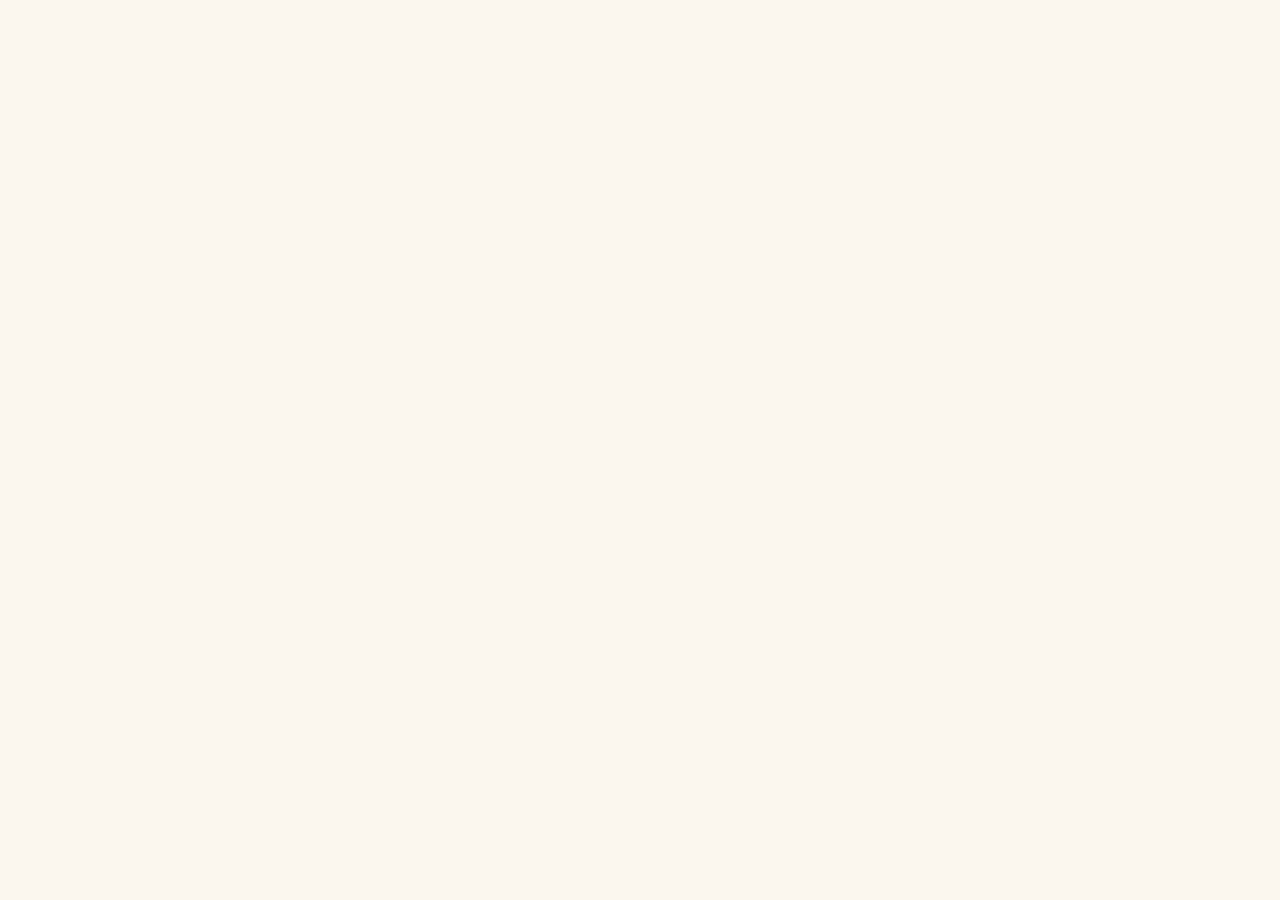
==== index.html @ 2a28ebce "Add files via upload" ====
<!DOCTYPE html>
<html lang="en" dir="ltr">
<head>
  <meta charset="UTF-8">
  <meta name="viewport" content="width=device-width, initial-scale=1.0">
  <title>Sadaqah Stories — Interactive Charity Learning App</title>
  <meta name="description" content="Explore 1,400 years of Islamic generosity: historical stories, impact simulations, youth mini-games, and a community story wall. Available in English and Arabic.">
  <link rel="icon" href="assets/icon_tree.png">
  <link rel="stylesheet" href="styles.css">
  <style>html, body { margin: 0; padding: 0; background: #fbf6ee; }</style>
</head>
<body>
  <div id="ss-app"></div>

  <script src="data.js"></script>
  <script src="data-ar.js"></script>
  <script src="data-stories.js"></script>
  <script src="i18n.js"></script>
  <script src="app.js"></script>

  <script>
    (function () {
      document.addEventListener("input", function (e) {
        var app = document.getElementById("ss-app");
        if (!app || !app.contains(e.target)) return;
        if (e.target && e.target.id === "ss-f-body") {
          var wc = e.target.value.trim().split(/\s+/).filter(Boolean).length;
          var el = document.getElementById("ss-wc");
          if (el) {
            el.textContent = wc;
            el.style.color = (wc >= 300 && wc <= 700) ? "var(--green)" : "var(--ink-soft)";
          }
        }
      });
    })();
  </script>
</body>
</html>
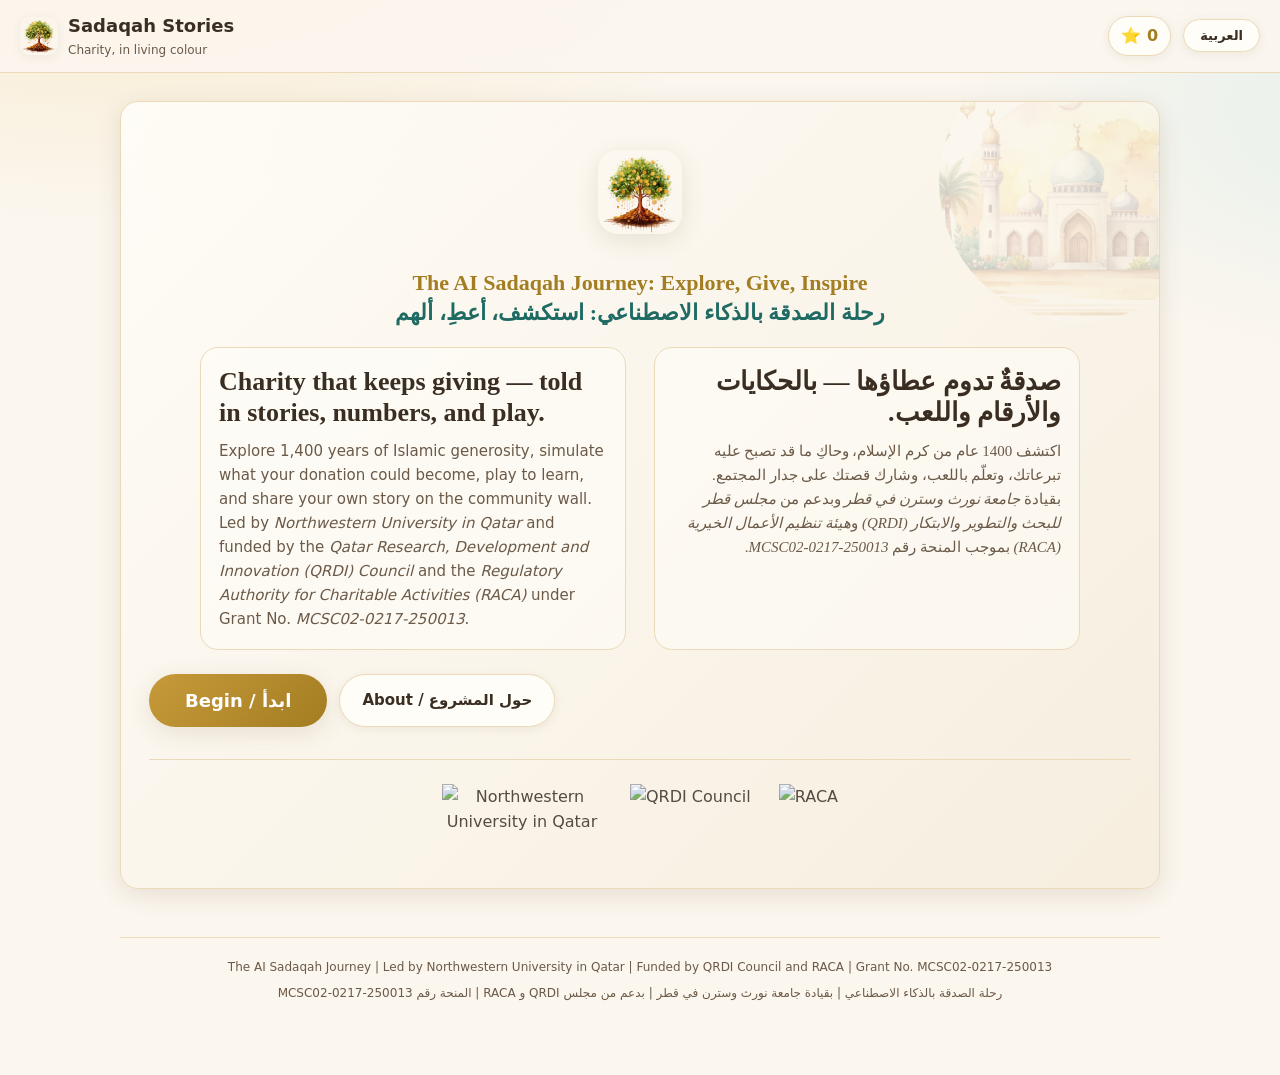
==== commit 9d501dc6: "Add files via upload" ====
--- a/index.html
+++ b/index.html
@@ -5,6 +5,11 @@
   <meta name="viewport" content="width=device-width, initial-scale=1.0">
   <title>Sadaqah Stories — Interactive Charity Learning App</title>
   <meta name="description" content="Explore 1,400 years of Islamic generosity: historical stories, impact simulations, youth mini-games, and a community story wall. Available in English and Arabic.">
+  <meta property="og:title" content="The AI Sadaqah Journey: Explore, Give, Inspire">
+  <meta property="og:description" content="62 historical stories, impact simulator, youth mini-games, lexicon and community wall — bilingual (EN/AR).">
+  <meta property="og:type" content="website">
+  <meta property="og:image" content="assets/icon_tree.png">
+  <meta name="twitter:card" content="summary">
   <link rel="icon" href="assets/icon_tree.png">
   <link rel="stylesheet" href="styles.css">
   <style>html, body { margin: 0; padding: 0; background: #fbf6ee; }</style>
@@ -15,6 +20,8 @@
   <script src="data.js"></script>
   <script src="data-ar.js"></script>
   <script src="data-stories.js"></script>
+  <script src="data-videos.js"></script>
+  <script src="data-lexicon.js"></script>
   <script src="i18n.js"></script>
   <script src="app.js"></script>
 
--- a/styles.css
+++ b/styles.css
@@ -0,0 +1,600 @@
+/* =========================================================================
+   Sadaqah Stories — Stylesheet
+   Warm watercolor aesthetic (matches the Adobe Firefly art direction).
+   Self-contained: all colors as variables, scoped under #ss-app so it can be
+   safely embedded inside any host page without bleeding onto the parent.
+   ========================================================================= */
+
+:root {
+  --bg: #fbf6ee;
+  --bg-soft: #f4ead8;
+  --ink: #3a2e22;
+  --ink-soft: #6b5a48;
+  --gold: #c79a3a;
+  --gold-deep: #a37d22;
+  --teal: #2f8f87;
+  --teal-deep: #1f6b64;
+  --rose: #c66b6b;
+  --green: #5b8c4f;
+  --card: #fffdf8;
+  --card-edge: #ecd9b8;
+  --shadow: 0 6px 24px rgba(90, 60, 20, 0.12);
+  --shadow-soft: 0 2px 10px rgba(90, 60, 20, 0.08);
+  --radius: 18px;
+  --radius-sm: 12px;
+  --font: "Segoe UI", "Helvetica Neue", system-ui, -apple-system, Arial, sans-serif;
+  --serif: Georgia, "Times New Roman", serif;
+}
+
+* { box-sizing: border-box; }
+
+#ss-app {
+  font-family: var(--font);
+  color: var(--ink);
+  background:
+    radial-gradient(1200px 600px at 10% -10%, #f7e9c9 0%, transparent 55%),
+    radial-gradient(900px 500px at 110% 10%, #e6f0ec 0%, transparent 50%),
+    var(--bg);
+  min-height: 100%;
+  line-height: 1.6;
+  font-size: 16px;
+  -webkit-font-smoothing: antialiased;
+}
+
+#ss-app .ss-wrap { max-width: 1080px; margin: 0 auto; padding: 0 20px 64px; }
+
+/* ----------------------------- Top bar ---------------------------------- */
+#ss-app .ss-topbar {
+  position: sticky; top: 0; z-index: 30;
+  display: flex; align-items: center; gap: 12px;
+  padding: 12px 20px;
+  background: rgba(251, 246, 238, 0.92);
+  backdrop-filter: blur(8px);
+  border-bottom: 1px solid var(--card-edge);
+}
+#ss-app .ss-brand { display: flex; align-items: center; gap: 10px; cursor: pointer; font-weight: 700; }
+#ss-app .ss-brand img { width: 38px; height: 38px; border-radius: 10px; box-shadow: var(--shadow-soft); }
+#ss-app .ss-brand .ss-brand-name { font-size: 18px; color: var(--ink); }
+#ss-app .ss-brand .ss-brand-sub { font-size: 12px; color: var(--ink-soft); display: block; font-weight: 500; }
+#ss-app .ss-spacer { flex: 1; }
+#ss-app .ss-breadcrumb {
+  font-size: 13px; color: var(--ink-soft);
+  display: flex; align-items: center; gap: 6px; flex-wrap: wrap;
+  justify-content: flex-end;
+}
+#ss-app .ss-breadcrumb .ss-crumb { cursor: pointer; }
+#ss-app .ss-breadcrumb .ss-crumb:hover { color: var(--gold-deep); }
+#ss-app .ss-breadcrumb .ss-sep { opacity: 0.5; }
+#ss-app .ss-stars {
+  display: flex; align-items: center; gap: 6px;
+  background: var(--card); border: 1px solid var(--card-edge);
+  padding: 6px 12px; border-radius: 999px; font-weight: 700; color: var(--gold-deep);
+  box-shadow: var(--shadow-soft); cursor: pointer;
+}
+
+/* ----------------------------- Buttons ---------------------------------- */
+#ss-app button {
+  font-family: inherit; cursor: pointer; border: none; background: none; color: inherit;
+}
+#ss-app .ss-btn {
+  display: inline-flex; align-items: center; gap: 8px; justify-content: center;
+  padding: 12px 22px; border-radius: 999px; font-weight: 700; font-size: 15px;
+  transition: transform .12s ease, box-shadow .12s ease, background .12s ease;
+}
+#ss-app .ss-btn-primary { background: linear-gradient(135deg, var(--gold), var(--gold-deep)); color: #fff; box-shadow: var(--shadow); }
+#ss-app .ss-btn-primary:hover { transform: translateY(-2px); box-shadow: 0 10px 28px rgba(163,125,34,.32); }
+#ss-app .ss-btn-ghost { background: var(--card); color: var(--ink); border: 1px solid var(--card-edge); box-shadow: var(--shadow-soft); }
+#ss-app .ss-btn-ghost:hover { transform: translateY(-2px); border-color: var(--gold); }
+#ss-app .ss-btn-teal { background: linear-gradient(135deg, var(--teal), var(--teal-deep)); color: #fff; box-shadow: var(--shadow); }
+#ss-app .ss-btn-teal:hover { transform: translateY(-2px); }
+
+/* ----------------------------- Home ------------------------------------- */
+#ss-app .ss-hero {
+  margin-top: 28px;
+  background: linear-gradient(135deg, rgba(255,253,248,.9), rgba(244,234,216,.7));
+  border: 1px solid var(--card-edge); border-radius: var(--radius);
+  padding: 40px 36px; box-shadow: var(--shadow); position: relative; overflow: hidden;
+}
+#ss-app .ss-hero::after {
+  content: ""; position: absolute; right: -60px; top: -60px; width: 280px; height: 280px;
+  background: url("assets/mosque.jpeg") center/cover; opacity: .18; border-radius: 50%;
+  filter: saturate(.8);
+}
+#ss-app .ss-hero h1 { font-family: var(--serif); font-size: 38px; margin: 0 0 10px; line-height: 1.15; max-width: 620px; }
+#ss-app .ss-hero p { font-size: 18px; color: var(--ink-soft); max-width: 580px; margin: 0 0 22px; }
+#ss-app .ss-hero .ss-cta { display: flex; gap: 12px; flex-wrap: wrap; position: relative; z-index: 1; }
+
+#ss-app .ss-modules {
+  margin-top: 30px; display: grid; grid-template-columns: repeat(2, 1fr); gap: 18px;
+}
+@media (max-width: 720px) { #ss-app .ss-modules { grid-template-columns: 1fr; } }
+
+#ss-app .ss-mod-card {
+  position: relative; border-radius: var(--radius); overflow: hidden;
+  border: 1px solid var(--card-edge); background: var(--card);
+  box-shadow: var(--shadow); cursor: pointer;
+  transition: transform .14s ease, box-shadow .14s ease;
+  display: flex; flex-direction: column;
+}
+#ss-app .ss-mod-card:hover { transform: translateY(-4px); box-shadow: 0 14px 34px rgba(90,60,20,.2); }
+#ss-app .ss-mod-card .ss-mod-art { height: 140px; background-size: cover; background-position: center; }
+#ss-app .ss-mod-card .ss-mod-body { padding: 18px 20px 22px; }
+#ss-app .ss-mod-tag { font-size: 12px; font-weight: 800; letter-spacing: .08em; text-transform: uppercase; color: var(--gold-deep); }
+#ss-app .ss-mod-card h3 { font-family: var(--serif); font-size: 22px; margin: 6px 0 8px; }
+#ss-app .ss-mod-card p { color: var(--ink-soft); margin: 0; font-size: 15px; }
+#ss-app .ss-mod-go { margin-top: 14px; color: var(--teal-deep); font-weight: 700; font-size: 14px; display: inline-flex; gap: 6px; align-items: center; }
+
+/* ----------------------------- Section headers -------------------------- */
+#ss-app .ss-section-head { margin: 36px 0 18px; }
+#ss-app .ss-section-head h2 { font-family: var(--serif); font-size: 30px; margin: 0 0 6px; }
+#ss-app .ss-section-head p { color: var(--ink-soft); margin: 0; max-width: 700px; }
+
+/* ----------------------------- Story grid (Module A) -------------------- */
+#ss-app .ss-grid { display: grid; grid-template-columns: repeat(auto-fill, minmax(250px, 1fr)); gap: 18px; }
+#ss-app .ss-story-card {
+  background: var(--card); border: 1px solid var(--card-edge); border-radius: var(--radius);
+  overflow: hidden; box-shadow: var(--shadow-soft); cursor: pointer;
+  transition: transform .14s ease, box-shadow .14s ease; display: flex; flex-direction: column;
+}
+#ss-app .ss-story-card:hover { transform: translateY(-3px); box-shadow: var(--shadow); }
+#ss-app .ss-story-card .ss-art { height: 150px; background-size: cover; background-position: center; }
+#ss-app .ss-story-card .ss-body { padding: 14px 16px 18px; flex: 1; display: flex; flex-direction: column; }
+#ss-app .ss-num { font-size: 12px; font-weight: 800; color: var(--gold-deep); letter-spacing: .06em; }
+#ss-app .ss-story-card h4 { font-family: var(--serif); font-size: 18px; margin: 4px 0 2px; }
+#ss-app .ss-figure { font-weight: 700; color: var(--teal-deep); font-size: 14px; }
+#ss-app .ss-meta { font-size: 12px; color: var(--ink-soft); margin-top: 6px; }
+#ss-app .ss-summ { font-size: 14px; color: var(--ink-soft); margin-top: 8px; flex: 1; }
+#ss-pill {
+  display: inline-block; font-size: 11px; font-weight: 700; color: var(--gold-deep);
+  background: var(--bg-soft); padding: 4px 10px; border-radius: 999px; margin-top: 10px;
+}
+
+/* ----------------------------- Detail view ------------------------------ */
+#ss-app .ss-back { display: inline-flex; align-items: center; gap: 6px; color: var(--teal-deep); font-weight: 700; margin: 24px 0 12px; cursor: pointer; }
+#ss-app .ss-detail-head { display: grid; grid-template-columns: 1.1fr .9fr; gap: 26px; align-items: start; }
+@media (max-width: 760px) { #ss-app .ss-detail-head { grid-template-columns: 1fr; } }
+#ss-app .ss-detail-art { border-radius: var(--radius); overflow: hidden; box-shadow: var(--shadow); }
+#ss-app .ss-detail-art img { width: 100%; display: block; }
+#ss-app .ss-detail-meta { display: flex; flex-wrap: wrap; gap: 8px; margin: 14px 0; }
+#ss-app .ss-detail-meta .ss-pill { margin: 0; }
+#ss-app .ss-prose p { margin: 0 0 14px; font-size: 16.5px; }
+#ss-app .ss-prose p:first-letter { font-family: var(--serif); font-size: 1.6em; color: var(--gold-deep); }
+#ss-app .ss-art-row { display: flex; gap: 10px; margin-top: 8px; flex-wrap: wrap; }
+#ss-app .ss-art-row img { width: 96px; height: 72px; object-fit: cover; border-radius: 10px; box-shadow: var(--shadow-soft); cursor: pointer; border: 2px solid transparent; }
+#ss-app .ss-art-row img.active { border-color: var(--gold); }
+
+/* ----------------------------- Module B impact -------------------------- */
+#ss-app .ss-sim-tabs { display: flex; gap: 8px; flex-wrap: wrap; margin-bottom: 18px; }
+#ss-app .ss-sim-tab {
+  padding: 10px 16px; border-radius: 999px; background: var(--card); border: 1px solid var(--card-edge);
+  font-weight: 700; font-size: 14px; color: var(--ink-soft); box-shadow: var(--shadow-soft);
+  display: inline-flex; gap: 6px; align-items: center;
+}
+#ss-app .ss-sim-tab.active { background: linear-gradient(135deg, var(--teal), var(--teal-deep)); color: #fff; border-color: transparent; }
+#ss-app .ss-sim { background: var(--card); border: 1px solid var(--card-edge); border-radius: var(--radius); overflow: hidden; box-shadow: var(--shadow); }
+#ss-app .ss-sim-head { display: grid; grid-template-columns: 220px 1fr; gap: 20px; padding: 22px; background: linear-gradient(135deg, var(--bg-soft), var(--card)); }
+@media (max-width: 620px) { #ss-app .ss-sim-head { grid-template-columns: 1fr; } }
+#ss-app .ss-sim-head img { width: 100%; height: 150px; object-fit: cover; border-radius: var(--radius-sm); box-shadow: var(--shadow-soft); }
+#ss-app .ss-sim-head h3 { font-family: var(--serif); font-size: 24px; margin: 0 0 4px; }
+#ss-app .ss-sim-overview { color: var(--ink-soft); font-size: 14.5px; margin: 8px 0; }
+#ss-app .ss-cost { font-weight: 800; color: var(--gold-deep); font-size: 13px; }
+
+#ss-app .ss-year-rail { display: grid; grid-template-columns: repeat(4, 1fr); gap: 0; border-top: 1px solid var(--card-edge); }
+@media (max-width: 620px) { #ss-app .ss-year-rail { grid-template-columns: repeat(2, 1fr); } }
+#ss-app .ss-year-btn {
+  padding: 16px 8px; font-weight: 800; font-size: 15px; color: var(--ink-soft);
+  border-right: 1px solid var(--card-edge); background: var(--bg-soft); position: relative;
+}
+#ss-app .ss-year-btn:last-child { border-right: none; }
+#ss-app .ss-year-btn small { display: block; font-weight: 600; font-size: 11px; color: var(--ink-soft); opacity: .8; margin-top: 2px; }
+#ss-app .ss-year-btn.active { background: linear-gradient(135deg, var(--gold), var(--gold-deep)); color: #fff; }
+#ss-app .ss-year-btn.active small { color: #fff; opacity: .9; }
+
+#ss-app .ss-year-panel { padding: 22px; }
+#ss-app .ss-year-panel .ss-year-h { font-family: var(--serif); font-size: 26px; margin: 0; }
+#ss-app .ss-year-panel .ss-year-metric { font-size: 15px; color: var(--teal-deep); font-weight: 700; margin: 4px 0 14px; }
+#ss-app .ss-year-panel ul { margin: 0; padding-left: 20px; }
+#ss-app .ss-year-panel li { margin-bottom: 10px; font-size: 15.5px; }
+#ss-app .ss-year-prog { display: flex; gap: 6px; margin: 8px 0 18px; }
+#ss-app .ss-year-prog span { height: 8px; flex: 1; border-radius: 4px; background: var(--bg-soft); }
+#ss-app .ss-year-prog span.on { background: linear-gradient(90deg, var(--gold), var(--teal)); }
+
+/* ----------------------------- Module C games --------------------------- */
+#ss-app .ss-age-row { margin-bottom: 26px; }
+#ss-app .ss-age-label {
+  display: inline-flex; align-items: center; gap: 8px; font-weight: 800; font-size: 14px;
+  color: var(--teal-deep); background: rgba(47,143,135,.1); padding: 6px 14px; border-radius: 999px;
+}
+#ss-app .ss-game-grid { display: grid; grid-template-columns: repeat(auto-fill, minmax(280px, 1fr)); gap: 16px; margin-top: 14px; }
+#ss-app .ss-game-card {
+  background: var(--card); border: 1px solid var(--card-edge); border-radius: var(--radius);
+  padding: 18px; box-shadow: var(--shadow-soft); display: flex; flex-direction: column; gap: 8px;
+}
+#ss-app .ss-game-card .ss-gtop { display: flex; align-items: center; gap: 10px; }
+#ss-app .ss-game-card .ss-gicon { font-size: 30px; }
+#ss-app .ss-game-card h4 { font-family: var(--serif); font-size: 19px; margin: 0; flex: 1; }
+#ss-app .ss-diff { font-size: 11px; font-weight: 700; color: var(--rose); background: rgba(198,107,107,.1); padding: 3px 8px; border-radius: 999px; align-self: flex-start; }
+#ss-app .ss-game-card p { font-size: 14px; color: var(--ink-soft); margin: 0; }
+#ss-app .ss-game-card .ss-outcome { font-size: 13px; color: var(--teal-deep); background: rgba(47,143,135,.08); padding: 8px 12px; border-radius: 10px; }
+#ss-app .ss-play { margin-top: 6px; align-self: flex-start; padding: 9px 18px; font-size: 14px; }
+
+/* Game canvas / playfield */
+#ss-app .ss-playfield {
+  background: var(--card); border: 1px solid var(--card-edge); border-radius: var(--radius);
+  padding: 22px; box-shadow: var(--shadow); margin-top: 16px;
+}
+#ss-app .ss-game-title { font-family: var(--serif); font-size: 24px; margin: 0 0 4px; }
+#ss-app .ss-game-sub { color: var(--ink-soft); margin: 0 0 16px; font-size: 14px; }
+
+#ss-app .ss-mem-grid { display: grid; grid-template-columns: repeat(4, 1fr); gap: 10px; max-width: 460px; }
+@media (max-width: 480px) { #ss-app .ss-mem-grid { grid-template-columns: repeat(3, 1fr); } }
+#ss-app .ss-mem-card {
+  aspect-ratio: 1; border-radius: 14px; cursor: pointer; font-size: 34px;
+  display: flex; align-items: center; justify-content: center;
+  background: linear-gradient(135deg, var(--gold), var(--gold-deep)); color: #fff;
+  box-shadow: var(--shadow-soft); transition: transform .15s ease; user-select: none;
+}
+#ss-app .ss-mem-card:hover { transform: scale(1.03); }
+#ss-app .ss-mem-card.flipped { background: var(--card); color: var(--ink); border: 2px solid var(--card-edge); }
+#ss-app .ss-mem-card.done { background: linear-gradient(135deg, var(--green), #3f6b35); color: #fff; cursor: default; }
+#ss-app .ss-mem-card .ss-label { font-size: 12px; font-weight: 700; padding: 4px; text-align: center; line-height: 1.1; }
+
+#ss-app .ss-drop-scene { display: flex; gap: 18px; flex-wrap: wrap; align-items: stretch; }
+#ss-app .ss-drop-need { flex: 1; min-width: 200px; background: var(--bg-soft); border-radius: var(--radius-sm); padding: 18px; text-align: center; }
+#ss-app .ss-drop-need .ss-emoji { font-size: 60px; }
+#ss-app .ss-drop-box { width: 140px; min-height: 140px; border: 3px dashed var(--gold); border-radius: var(--radius-sm); display: flex; flex-wrap: wrap; gap: 6px; align-content: flex-start; justify-content: center; padding: 10px; background: rgba(199,154,58,.05); }
+#ss-app .ss-drop-box.over { background: rgba(199,154,58,.18); }
+#ss-app .ss-shelf { display: flex; flex-wrap: wrap; gap: 10px; margin-top: 16px; }
+#ss-app .ss-item { background: var(--card); border: 1px solid var(--card-edge); border-radius: 12px; padding: 10px 12px; cursor: grab; font-size: 14px; font-weight: 600; box-shadow: var(--shadow-soft); user-select: none; }
+#ss-app .ss-item:active { cursor: grabbing; }
+#ss-app .ss-item .ss-ie { font-size: 22px; display: block; }
+
+#ss-app .ss-tree-stage { text-align: center; padding: 10px; }
+#ss-app .ss-tree-emoji { font-size: 90px; transition: transform .4s ease; display: inline-block; }
+#ss-app .ss-tree-emoji.grow { transform: scale(1.1); }
+#ss-app .ss-tree-q { font-size: 18px; font-weight: 700; margin: 14px 0 12px; max-width: 480px; margin-left: auto; margin-right: auto; }
+#ss-app .ss-opts { display: flex; gap: 10px; justify-content: center; flex-wrap: wrap; }
+#ss-app .ss-opt { background: var(--card); border: 2px solid var(--card-edge); border-radius: 14px; padding: 16px 18px; min-width: 120px; cursor: pointer; font-size: 15px; font-weight: 600; box-shadow: var(--shadow-soft); }
+#ss-app .ss-opt:hover { border-color: var(--teal); transform: translateY(-2px); }
+#ss-app .ss-opt .ss-oe { font-size: 30px; display: block; margin-bottom: 4px; }
+
+#ss-app .ss-comm-grid { display: grid; grid-template-columns: repeat(auto-fill, minmax(180px,1fr)); gap: 10px; max-width: 700px; }
+#ss-app .ss-proj-pick { background: var(--card); border: 2px solid var(--card-edge); border-radius: 14px; padding: 14px; cursor: pointer; text-align: left; box-shadow: var(--shadow-soft); }
+#ss-app .ss-proj-pick:hover { border-color: var(--gold); }
+#ss-app .ss-proj-pick.selected { border-color: var(--teal); background: rgba(47,143,135,.06); }
+#ss-app .ss-proj-pick .ss-pi { font-size: 28px; }
+#ss-app .ss-proj-pick .ss-pc { font-weight: 800; color: var(--gold-deep); font-size: 13px; }
+#ss-app .ss-proj-pick .ss-pn { font-weight: 700; font-size: 14px; }
+#ss-app .ss-proj-pick .ss-pd { font-size: 12px; color: var(--ink-soft); margin-top: 4px; }
+#ss-app .ss-budget-bar { background: var(--bg-soft); border-radius: 999px; height: 14px; overflow: hidden; margin: 12px 0; }
+#ss-app .ss-budget-bar > span { display: block; height: 100%; background: linear-gradient(90deg, var(--green), var(--teal)); transition: width .3s ease; }
+
+#ss-app .ss-zakat-bins { display: grid; grid-template-columns: repeat(auto-fill, minmax(150px,1fr)); gap: 10px; margin-top: 12px; }
+#ss-app .ss-zbin { background: var(--bg-soft); border: 2px solid var(--card-edge); border-radius: 12px; padding: 10px; min-height: 120px; }
+#ss-app .ss-zbin.over { border-color: var(--gold); background: rgba(199,154,58,.1); }
+#ss-app .ss-zbin h5 { margin: 0 0 4px; font-size: 13px; color: var(--gold-deep); }
+#ss-app .ss-zbin .ss-zd { font-size: 11px; color: var(--ink-soft); margin: 0 0 6px; }
+#ss-app .ss-zbin .ss-chip { display: inline-block; background: var(--card); border: 1px solid var(--card-edge); border-radius: 999px; padding: 3px 8px; font-size: 11px; margin: 2px; }
+#ss-app .ss-zchar { background: var(--card); border: 2px solid var(--gold); border-radius: 14px; padding: 14px 18px; margin-bottom: 12px; cursor: grab; box-shadow: var(--shadow); }
+#ss-app .ss-zchar:active { cursor: grabbing; }
+
+#ss-app .ss-chain { display: flex; flex-direction: column; gap: 10px; max-width: 620px; }
+#ss-app .ss-chain-link { background: var(--card); border: 1px solid var(--card-edge); border-radius: 12px; padding: 12px 16px; box-shadow: var(--shadow-soft); display: flex; align-items: center; gap: 10px; }
+#ss-app .ss-chain-link .ss-cln { font-weight: 800; color: var(--gold-deep); min-width: 28px; }
+#ss-app .ss-chain-choices { display: flex; gap: 10px; flex-wrap: wrap; margin-top: 12px; }
+
+#ss-app .ss-slider { width: 100%; max-width: 480px; accent-color: var(--gold-deep); }
+#ss-app .ss-result { display: flex; align-items: center; gap: 16px; background: var(--bg-soft); border-radius: var(--radius-sm); padding: 18px; margin-top: 16px; }
+#ss-app .ss-result .ss-re { font-size: 48px; }
+#ss-app .ss-calc-card { background: var(--card); border: 1px solid var(--card-edge); border-radius: var(--radius-sm); padding: 16px; box-shadow: var(--shadow-soft); }
+
+#ss-app .ss-segments { display: flex; gap: 8px; flex-wrap: wrap; margin-bottom: 16px; }
+#ss-app .ss-seg { padding: 8px 16px; border-radius: 999px; background: var(--card); border: 1px solid var(--card-edge); font-weight: 700; font-size: 13px; cursor: pointer; color: var(--ink-soft); }
+#ss-app .ss-seg.selected { background: var(--teal); color: #fff; border-color: transparent; }
+
+#ss-app .ss-dilemma { background: var(--card); border: 1px solid var(--card-edge); border-radius: var(--radius-sm); padding: 20px; box-shadow: var(--shadow-soft); }
+#ss-app .ss-dilemma h4 { font-family: var(--serif); font-size: 20px; margin: 0 0 12px; }
+#ss-app .ss-choice-grid { display: grid; grid-template-columns: 1fr 1fr; gap: 12px; margin: 14px 0; }
+@media (max-width: 560px) { #ss-app .ss-choice-grid { grid-template-columns: 1fr; } }
+#ss-app .ss-choice { border: 2px solid var(--card-edge); border-radius: 12px; padding: 14px; cursor: pointer; }
+#ss-app .ss-choice:hover { border-color: var(--gold); }
+#ss-app .ss-choice.picked { border-color: var(--teal); background: rgba(47,143,135,.06); }
+#ss-app .ss-bar-row { margin: 6px 0; }
+#ss-app .ss-bar-row .ss-bl { font-size: 13px; display: flex; justify-content: space-between; }
+#ss-app .ss-bar { height: 10px; border-radius: 5px; background: var(--bg-soft); overflow: hidden; }
+#ss-app .ss-bar > span { display: block; height: 100%; background: linear-gradient(90deg, var(--gold), var(--teal)); }
+
+#ss-app .ss-waqf-stepper { display: flex; gap: 10px; flex-wrap: wrap; margin-bottom: 16px; }
+#ss-app .ss-waqf-step { flex: 1; min-width: 160px; background: var(--bg-soft); border-radius: 12px; padding: 14px; }
+#ss-app .ss-waqf-step h5 { margin: 0 0 8px; font-size: 13px; color: var(--gold-deep); }
+#ss-app .ss-infogrid { display: grid; grid-template-columns: repeat(4,1fr); gap: 10px; margin-top: 16px; }
+@media (max-width: 600px) { #ss-app .ss-infogrid { grid-template-columns: repeat(2,1fr); } }
+#ss-app .ss-info { background: linear-gradient(135deg, var(--bg-soft), var(--card)); border: 1px solid var(--card-edge); border-radius: 12px; padding: 14px; text-align: center; }
+#ss-app .ss-info .ss-iy { font-weight: 800; color: var(--gold-deep); }
+#ss-app .ss-info .ss-iv { font-size: 22px; font-weight: 800; color: var(--teal-deep); margin: 4px 0; }
+#ss-app .ss-info .ss-id { font-size: 12px; color: var(--ink-soft); }
+
+/* ----------------------------- Module D --------------------------------- */
+#ss-app .ss-guide-grid { display: grid; grid-template-columns: repeat(auto-fill, minmax(300px,1fr)); gap: 16px; }
+#ss-app .ss-guide-card { background: var(--card); border: 1px solid var(--card-edge); border-radius: var(--radius); padding: 18px; box-shadow: var(--shadow-soft); }
+#ss-app .ss-guide-card h4 { font-family: var(--serif); font-size: 18px; margin: 0 0 10px; display: flex; align-items: center; gap: 8px; }
+#ss-app .ss-guide-card ul { margin: 6px 0; padding-left: 18px; }
+#ss-app .ss-guide-card li { font-size: 14px; margin-bottom: 6px; }
+#ss-app .ss-guide-card .ss-do li { color: var(--green); }
+#ss-app .ss-guide-card .ss-dont li { color: var(--rose); }
+#ss-app .ss-guide-card .ss-list-h { font-weight: 700; font-size: 12px; text-transform: uppercase; letter-spacing: .06em; margin: 8px 0 4px; }
+#ss-app .ss-guide-card .ss-do .ss-list-h { color: var(--green); }
+#ss-app .ss-guide-card .ss-dont .ss-list-h { color: var(--rose); }
+
+#ss-app .ss-wall { display: grid; grid-template-columns: repeat(auto-fill, minmax(320px,1fr)); gap: 18px; }
+#ss-app .ss-wall-card { background: var(--card); border: 1px solid var(--card-edge); border-radius: var(--radius); overflow: hidden; box-shadow: var(--shadow-soft); cursor: pointer; transition: transform .14s ease, box-shadow .14s ease; }
+#ss-app .ss-wall-card:hover { transform: translateY(-3px); box-shadow: var(--shadow); }
+#ss-app .ss-wall-card .ss-wall-img { height: 120px; background-size: cover; background-position: center; }
+#ss-app .ss-wall-card .ss-wall-body { padding: 16px; }
+#ss-app .ss-wall-card h4 { font-family: var(--serif); font-size: 19px; margin: 0 0 6px; }
+#ss-app .ss-wall-card .ss-teaser { font-size: 14px; color: var(--ink-soft); font-style: italic; }
+
+#ss-app .ss-submit { background: var(--card); border: 1px solid var(--card-edge); border-radius: var(--radius); padding: 22px; box-shadow: var(--shadow-soft); margin-top: 8px; }
+#ss-app .ss-field { margin-bottom: 14px; }
+#ss-app .ss-field label { display: block; font-weight: 700; font-size: 14px; margin-bottom: 6px; }
+#ss-app .ss-field input, #ss-app .ss-field textarea {
+  width: 100%; font-family: inherit; font-size: 15px; padding: 12px 14px;
+  border: 1px solid var(--card-edge); border-radius: 10px; background: var(--bg); color: var(--ink);
+}
+#ss-app .ss-field input:focus, #ss-app .ss-field textarea:focus { outline: none; border-color: var(--gold); }
+#ss-app .ss-counter { font-size: 12px; color: var(--ink-soft); text-align: right; margin-top: 4px; }
+
+/* ----------------------------- Flowchart modal -------------------------- */
+#ss-app .ss-modal-bg { position: fixed; inset: 0; background: rgba(40,28,16,.6); z-index: 60; display: flex; align-items: center; justify-content: center; padding: 20px; }
+#ss-app .ss-modal { background: var(--card); border-radius: var(--radius); max-width: 760px; width: 100%; max-height: 90vh; overflow: auto; box-shadow: 0 20px 60px rgba(0,0,0,.3); }
+#ss-app .ss-modal img { width: 100%; display: block; }
+#ss-app .ss-modal-head { display: flex; align-items: center; justify-content: space-between; padding: 16px 20px; border-bottom: 1px solid var(--card-edge); position: sticky; top: 0; background: var(--card); }
+#ss-app .ss-modal-head h3 { margin: 0; font-family: var(--serif); }
+#ss-app .ss-x { font-size: 22px; color: var(--ink-soft); cursor: pointer; }
+
+/* ----------------------------- Badges ----------------------------------- */
+#ss-app .ss-badge-screen { text-align: center; padding: 30px 16px; }
+#ss-app .ss-badge-screen img { width: 130px; }
+#ss-app .ss-badge-list { display: flex; flex-wrap: wrap; gap: 12px; justify-content: center; margin-top: 18px; }
+#ss-app .ss-badge { display: flex; flex-direction: column; align-items: center; gap: 6px; opacity: .35; filter: grayscale(1); transition: opacity .2s; }
+#ss-app .ss-badge.earned { opacity: 1; filter: none; }
+#ss-app .ss-badge img { width: 56px; }
+#ss-app .ss-badge span { font-size: 11px; font-weight: 700; color: var(--ink-soft); max-width: 70px; text-align: center; }
+
+/* ----------------------------- Misc ------------------------------------- */
+#ss-app .ss-empty { text-align: center; padding: 40px; color: var(--ink-soft); }
+#ss-app .ss-toast {
+  position: fixed; bottom: 24px; left: 50%; transform: translateX(-50%);
+  background: var(--ink); color: #fff; padding: 12px 22px; border-radius: 999px;
+  box-shadow: var(--shadow); z-index: 80; font-weight: 700; font-size: 14px;
+  animation: ss-pop .3s ease;
+}
+@keyframes ss-pop { from { opacity: 0; transform: translate(-50%, 10px); } to { opacity: 1; transform: translate(-50%, 0); } }
+@keyframes ss-fade { from { opacity: 0; transform: translateY(8px); } to { opacity: 1; transform: translateY(0); } }
+#ss-app .ss-view { animation: ss-fade .25s ease; }
+#keyframes ss-bounce { 0%,100%{transform:translateY(0)} 50%{transform:translateY(-6px)} }
+#ss-app .ss-bounce { animation: ss-bounce .5s ease; }
+
+/* respect reduced motion */
+@media (prefers-reduced-motion: reduce) {
+  #ss-app * { animation: none !important; transition: none !important; }
+}
+
+/* =========================================================================
+   v2 ADDITIONS — bilingual home, language/age choice, hub, completion,
+   SVG illustrations, game sketches, RTL mirroring.
+   ========================================================================= */
+
+/* ---- Large buttons ---- */
+#ss-app .ss-btn-lg { padding: 16px 36px; font-size: 18px; }
+
+/* ---- Language toggle (top bar) ---- */
+#ss-app .ss-lang-toggle {
+  background: var(--card); border: 1px solid var(--card-edge); color: var(--ink);
+  padding: 8px 16px; border-radius: 999px; font-weight: 700; font-size: 13px;
+  box-shadow: var(--shadow-soft); cursor: pointer;
+}
+#ss-app .ss-lang-toggle:hover { border-color: var(--gold); }
+
+/* ---- Home (bilingual hero) ---- */
+#ss-app .ss-hero-home { text-align: center; padding: 48px 28px; }
+#ss-app .ss-home-logo img { width: 84px; height: 84px; border-radius: 20px; box-shadow: var(--shadow); margin-bottom: 18px; }
+#ss-app .ss-bilingual { display: grid; grid-template-columns: 1fr 1fr; gap: 28px; max-width: 880px; margin: 0 auto; text-align: start; }
+@media (max-width: 720px) { #ss-app .ss-bilingual { grid-template-columns: 1fr; gap: 18px; } }
+#ss-app .ss-lang-block { padding: 18px; border-radius: var(--radius); background: rgba(255,253,248,.6); border: 1px solid var(--card-edge); }
+#ss-app .ss-lang-block h1 { font-family: var(--serif); font-size: 26px; margin: 0 0 10px; line-height: 1.2; }
+#ss-app .ss-lang-block p { font-size: 15px; color: var(--ink-soft); margin: 0; }
+#ss-app .ss-lang-ar h1, #ss-app .ss-lang-ar p { font-family: "Segoe UI", Tahoma, "Traditional Arabic", serif; }
+
+/* ---- Centered choice screens (language / age) ---- */
+#ss-app .ss-center-screen { text-align: center; padding: 40px 20px 20px; }
+#ss-app .ss-prompt { font-family: var(--serif); font-size: 32px; margin: 0 0 8px; }
+#ss-app .ss-prompt-sub { color: var(--ink-soft); margin: 0 0 32px; font-size: 16px; }
+#ss-app .ss-choice-row { display: flex; gap: 20px; justify-content: center; flex-wrap: wrap; }
+#ss-app .ss-big-choice {
+  display: flex; flex-direction: column; align-items: center; gap: 12px;
+  background: var(--card); border: 2px solid var(--card-edge); border-radius: var(--radius);
+  padding: 32px 40px; min-width: 180px; cursor: pointer; box-shadow: var(--shadow);
+  transition: transform .14s ease, border-color .14s ease; font-family: inherit;
+}
+#ss-app .ss-big-choice:hover { transform: translateY(-4px); border-color: var(--gold); }
+#ss-app .ss-bc-emoji { font-size: 52px; }
+#ss-app .ss-bc-label { font-size: 20px; font-weight: 700; color: var(--ink); }
+
+/* ---- Age hub ---- */
+#ss-app .ss-hub-screen { text-align: center; padding: 50px 20px; }
+#ss-app .ss-hub-emoji { font-size: 80px; margin-bottom: 12px; }
+#ss-app .ss-hub-title { font-family: var(--serif); font-size: 36px; margin: 0 0 10px; }
+#ss-app .ss-hub-desc { color: var(--ink-soft); font-size: 17px; max-width: 560px; margin: 0 auto 26px; }
+
+/* ---- Detail title / summary line ---- */
+#ss-app .ss-detail-title { font-family: var(--serif); font-size: 30px; margin: 4px 0 6px; }
+#ss-app .ss-summary-line { font-style: italic; color: var(--teal-deep); margin: 6px 0 0; font-size: 16px; }
+
+/* ---- "Done / finish module" button ---- */
+#ss-app .ss-btn-done { display: block; margin: 26px auto 0; }
+
+/* ---- SVG illustrations ---- */
+#ss-app .ss-sim-illu { width: 220px; flex-shrink: 0; }
+#ss-app .ss-svg-illu { width: 100%; height: auto; display: block; }
+
+/* ---- Impact Firefly images with year progression ---- */
+#ss-app .ss-sim-img {
+  width: 100%; height: 150px; object-fit: cover; display: block;
+  border-radius: var(--radius-sm); box-shadow: var(--shadow-soft);
+  transition: transform .4s ease, filter .4s ease; transform-origin: center;
+}
+#ss-app .ss-sim-img.yr-1  { transform: scale(.82); filter: saturate(.7) brightness(.92); opacity: .85; }
+#ss-app .ss-sim-img.yr-5  { transform: scale(.9);  filter: saturate(.85) brightness(.96); opacity: .92; }
+#ss-app .ss-sim-img.yr-10 { transform: scale(.96); filter: saturate(1) brightness(1); opacity: .97; }
+#ss-app .ss-sim-img.yr-20 { transform: scale(1);   filter: saturate(1.08) brightness(1.04); opacity: 1; }
+
+/* ---- Game concept sketch ---- */
+#ss-app .ss-game-sketch { display: flex; justify-content: center; padding: 10px 0; }
+#ss-app .ss-sketch { width: 120px; height: auto; }
+
+/* ---- Game win banner ---- */
+#ss-app .ss-game-win { text-align: center; font-size: 48px; margin: 18px 0; }
+#ss-app .ss-tree-win { text-align: center; font-size: 90px; margin: 10px 0; }
+#ss-app .ss-tree-stage-n { color: var(--green); font-weight: 700; font-size: 13px; }
+
+/* ---- Completion screen ---- */
+#ss-app .ss-complete-screen { text-align: center; padding: 50px 20px; }
+#ss-app .ss-complete-badge img { width: 120px; animation: ss-pop .5s ease; }
+#ss-app .ss-complete-title { font-family: var(--serif); font-size: 34px; margin: 16px 0 6px; }
+#ss-app .ss-complete-mod { color: var(--ink-soft); font-size: 18px; margin: 0 0 6px; }
+#ss-app .ss-complete-earned { color: var(--gold-deep); font-weight: 700; font-size: 16px; margin: 0 0 28px; }
+#ss-app .ss-complete-opts { display: flex; gap: 14px; justify-content: center; flex-wrap: wrap; }
+
+/* ---- Stats row ---- */
+#ss-app .ss-badge-h { font-family: var(--serif); font-size: 30px; margin: 10px 0 4px; }
+#ss-app .ss-badge-sub { color: var(--ink-soft); margin: 0 0 20px; }
+#ss-app .ss-stats-row { display: flex; gap: 14px; justify-content: center; margin: 0 0 26px; flex-wrap: wrap; }
+#ss-app .ss-stat { background: var(--card); border: 1px solid var(--card-edge); border-radius: var(--radius-sm); padding: 16px 24px; box-shadow: var(--shadow-soft); min-width: 110px; }
+#ss-app .ss-stat-n { font-size: 32px; font-weight: 800; color: var(--teal-deep); }
+#ss-app .ss-stat-l { font-size: 12px; color: var(--ink-soft); font-weight: 600; }
+#ss-app .ss-badge-hint { margin-top: 26px; color: var(--ink-soft); font-size: 14px; }
+
+/* ---- Chip (used in fill-box) ---- */
+#ss-app .ss-chip { display: inline-flex; flex-direction: column; align-items: center; background: var(--card); border: 1px solid var(--card-edge); border-radius: 10px; padding: 4px 8px; font-size: 11px; }
+#ss-app .ss-chip .ss-ie { font-size: 18px; }
+
+/* ---- Tree stage ---- */
+#ss-app .ss-tree-stage { text-align: center; padding: 6px; }
+#ss-app .ss-tree-emoji { font-size: 90px; display: inline-block; transition: transform .4s ease; }
+
+/* ---- RTL adjustments ---- */
+[dir="rtl"] #ss-app { font-family: "Segoe UI", Tahoma, "Traditional Arabic", serif; }
+[dir="rtl"] #ss-app .ss-prose p:first-letter { font-family: inherit; }
+[dir="rtl"] #ss-app .ss-counter { text-align: left; }
+[dir="rtl"] #ss-app .ss-topbar .ss-brand { flex-direction: row; }
+[dir="rtl"] #ss-app .ss-back::before { content: "→ "; }
+[dir="rtl"] #ss-app .ss-back { direction: rtl; }
+
+/* ---- Submission subtitle ---- */
+#ss-app .ss-submit-sub { color: var(--ink-soft); margin: 0 0 16px; font-size: 14px; }
+
+/* ---- Story flipbook (Module A, 4 pages) ---- */
+#ss-app .ss-flipbook { max-width: 900px; margin: 0 auto; }
+#ss-app .ss-fb-head { text-align: center; margin-bottom: 16px; }
+#ss-app .ss-fb-head .ss-num { font-size: 12px; font-weight: 800; color: var(--gold-deep); letter-spacing: .06em; }
+#ss-app .ss-fb-head .ss-detail-title { font-family: var(--serif); font-size: 24px; margin: 4px 0; line-height: 1.25; }
+#ss-app .ss-fb-page { background: var(--card); border: 1px solid var(--card-edge); border-radius: var(--radius); overflow: hidden; box-shadow: var(--shadow); display: grid; grid-template-columns: 1fr 1fr; min-height: 380px; }
+@media (max-width: 720px) { #ss-app .ss-fb-page { grid-template-columns: 1fr; } }
+#ss-app .ss-fb-img { background: var(--bg-soft); }
+#ss-app .ss-fb-img img { width: 100%; height: 100%; max-height: 420px; object-fit: cover; display: block; }
+@media (max-width: 720px) { #ss-app .ss-fb-img img { max-height: 240px; } }
+#ss-app .ss-fb-text { padding: 28px 30px; font-size: 16px; line-height: 1.8; overflow-y: auto; }
+[dir="rtl"] #ss-app .ss-fb-text { text-align: right; }
+#ss-app .ss-fb-text.ss-dropcap::first-letter { font-family: var(--serif); font-size: 3.4em; font-weight: 700; color: var(--gold-deep); float: left; line-height: .85; margin: 4px 8px 0 0; }
+[dir="rtl"] #ss-app .ss-fb-text.ss-dropcap::first-letter { float: right; margin: 4px 0 0 8px; }
+#ss-app .ss-fb-nav { display: flex; align-items: center; justify-content: center; gap: 18px; margin: 18px 0; }
+#ss-app .ss-fb-arrow { width: 48px; height: 48px; border-radius: 50%; background: var(--card); border: 1px solid var(--card-edge); color: var(--ink); font-size: 22px; cursor: pointer; box-shadow: var(--shadow-soft); transition: transform .12s; }
+#ss-app .ss-fb-arrow:hover:not(:disabled) { transform: scale(1.08); border-color: var(--gold); }
+#ss-app .ss-fb-arrow:disabled { opacity: .35; cursor: not-allowed; }
+#ss-app .ss-fb-dots { display: flex; gap: 10px; }
+#ss-app .ss-fb-dot { width: 11px; height: 11px; border-radius: 50%; background: var(--bg-soft); border: 1px solid var(--card-edge); cursor: pointer; transition: background .12s; }
+#ss-app .ss-fb-dot.on { background: linear-gradient(135deg, var(--gold), var(--teal)); border-color: transparent; }
+
+/* ---- Helping Hands (bilingual content + video) ---- */
+#ss-app .ss-help-wrap { display: grid; grid-template-columns: 1fr 1fr; gap: 22px; }
+@media (max-width: 760px) { #ss-app .ss-help-wrap { grid-template-columns: 1fr; } }
+#ss-app .ss-help-block { background: var(--card); border: 1px solid var(--card-edge); border-radius: var(--radius); padding: 24px; box-shadow: var(--shadow-soft); }
+#ss-app .ss-help-title { font-family: var(--serif); font-size: 20px; margin: 0 0 12px; line-height: 1.3; }
+#ss-app .ss-help-desc { font-size: 15.5px; line-height: 1.8; color: var(--ink); margin: 0 0 16px; }
+[dir="rtl"] #ss-app .ss-help-desc { text-align: right; }
+#ss-app .ss-video { position: relative; width: 100%; padding-bottom: 56.25%; height: 0; overflow: hidden; border-radius: var(--radius-sm); box-shadow: var(--shadow-soft); }
+#ss-app .ss-video iframe { position: absolute; top: 0; left: 0; width: 100%; height: 100%; border: 0; }
+
+/* ---- Project title + funding + logos (home) ---- */
+#ss-app .ss-project-title { text-align: center; margin: 8px 0 18px; }
+#ss-app .ss-project-title div { font-family: var(--serif); font-size: 22px; font-weight: 800; color: var(--gold-deep); line-height: 1.4; }
+#ss-app .ss-project-title div:last-child { color: var(--teal-deep); }
+#ss-app .ss-funding { font-size: 13px; color: var(--ink-soft); margin-top: 12px; line-height: 1.6; }
+#ss-app .ss-logos { display: flex; justify-content: center; align-items: center; gap: 28px; flex-wrap: wrap; margin-top: 32px; padding-top: 24px; border-top: 1px solid var(--card-edge); }
+#ss-app .ss-logos img { height: 56px; width: auto; max-width: 160px; object-fit: contain; opacity: .85; filter: grayscale(.2); transition: opacity .2s; }
+#ss-app .ss-logos img:hover { opacity: 1; }
+
+/* ---- Footer (all pages) ---- */
+#ss-app .ss-footer { margin-top: 48px; padding: 20px 0 8px; border-top: 1px solid var(--card-edge); text-align: center; }
+#ss-app .ss-footer-en { font-size: 12px; color: var(--ink-soft); line-height: 1.5; }
+#ss-app .ss-footer-ar { font-size: 12px; color: var(--ink-soft); line-height: 1.6; margin-top: 8px; }
+
+/* ---- About page ---- */
+#ss-app .ss-about { display: grid; grid-template-columns: 1fr 1fr; gap: 22px; max-width: 900px; margin: 0 auto; direction: ltr; }
+@media (max-width: 760px) { #ss-app .ss-about { grid-template-columns: 1fr; } }
+#ss-app .ss-about-block { background: var(--card); border: 1px solid var(--card-edge); border-radius: var(--radius); padding: 24px; box-shadow: var(--shadow-soft); }
+#ss-app .ss-about-block h3 { font-family: var(--serif); font-size: 18px; margin: 0 0 10px; color: var(--gold-deep); }
+#ss-app .ss-about-block p { font-size: 15px; line-height: 1.8; margin: 0; }
+[dir="rtl"] #ss-app .ss-about-block p { text-align: right; }
+
+/* ---- Story video (after flipbook) ---- */
+#ss-app .ss-story-video { max-width: 720px; margin: 20px auto 0; }
+#ss-app .ss-story-video .ss-video { max-width: 560px; margin: 0 auto; }
+
+/* ---- Lexicon table (wiki style) ---- */
+#ss-app .ss-lex-intro { font-size: 15px; line-height: 1.8; color: var(--ink-soft); max-width: 800px; margin: 0 auto 22px; }
+[dir="rtl"] #ss-app .ss-lex-intro { text-align: right; }
+#ss-app .ss-lex-table-wrap { max-width: 960px; margin: 0 auto; overflow-x: auto; border-radius: var(--radius); box-shadow: var(--shadow-soft); border: 1px solid var(--card-edge); }
+#ss-app .ss-lex-table { width: 100%; border-collapse: collapse; background: var(--card); font-size: 14px; }
+#ss-app .ss-lex-table thead th { background: linear-gradient(135deg, var(--gold), var(--gold-deep)); color: #fff; padding: 12px 14px; text-align: start; font-weight: 700; font-size: 13px; position: sticky; top: 0; }
+#ss-app .ss-lex-table tbody td { padding: 12px 14px; border-bottom: 1px solid var(--card-edge); line-height: 1.6; vertical-align: top; }
+#ss-app .ss-lex-table tbody tr:nth-child(even) { background: var(--bg-soft); }
+#ss-app .ss-lex-table tbody tr:hover { background: rgba(199,154,58,.08); }
+#ss-app .ss-lex-table td:first-child { font-weight: 700; color: var(--teal-deep); white-space: nowrap; }
+[dir="rtl"] #ss-app .ss-lex-table td:first-child { font-family: "Segoe UI", Tahoma, "Traditional Arabic", serif; }
+
+/* ---- Game sketch animations ---- */
+#ss-app .ss-sketch { width: 150px; height: auto; }
+#ss-app .ss-anim-float { animation: ss-skfloat 2.6s ease-in-out infinite; }
+@keyframes ss-skfloat { 0%,100% { transform: translateY(0); } 50% { transform: translateY(-3px); } }
+#ss-app .ss-anim-drop { animation: ss-skdrop 2.2s ease-in-out infinite; }
+@keyframes ss-skdrop { 0%,100% { transform: translateY(-4px); opacity:.9; } 50% { transform: translateY(3px); opacity:1; } }
+#ss-app .ss-anim-glow { animation: ss-skglow 2.4s ease-in-out infinite; }
+@keyframes ss-skglow { 0%,100% { filter: drop-shadow(0 0 0 rgba(199,154,58,0)); } 50% { filter: drop-shadow(0 0 6px rgba(199,154,58,.9)); } }
+#ss-app .ss-anim-tilt { animation: ss-sktilt 3s ease-in-out infinite; transform-origin: 60px 14px; }
+@keyframes ss-sktilt { 0%,100% { transform: rotate(0deg); } 30% { transform: rotate(-6deg); } 70% { transform: rotate(6deg); } }
+#ss-app .ss-anim-grow { animation: ss-skgrow 2.8s ease-in-out infinite; transform-origin: bottom; }
+@keyframes ss-skgrow { 0%,100% { transform: scaleY(1); } 50% { transform: scaleY(1.06); } }
+
+/* ---- Search bar ---- */
+#ss-app .ss-search-bar { display: flex; align-items: center; gap: 12px; margin: 0 0 18px; }
+#ss-app .ss-search-bar input[type="search"] {
+  flex: 1; max-width: 420px; font-family: inherit; font-size: 15px; padding: 11px 16px;
+  border: 1px solid var(--card-edge); border-radius: 999px; background: var(--card); color: var(--ink);
+  box-shadow: var(--shadow-soft);
+}
+[dir="rtl"] #ss-app .ss-search-bar input[type="search"] { text-align: right; }
+#ss-app .ss-search-bar input[type="search"]:focus { outline: none; border-color: var(--gold); }
+#ss-app .ss-search-count { font-size: 12px; font-weight: 700; color: var(--ink-soft); }
+
+/* ---- Read badge on story cards ---- */
+#ss-app .ss-story-card { position: relative; }
+#ss-app .ss-read-badge {
+  position: absolute; top: 10px; inset-inline-end: 10px; z-index: 2;
+  width: 26px; height: 26px; border-radius: 50%;
+  background: linear-gradient(135deg, var(--green), #3f6b35); color: #fff;
+  display: flex; align-items: center; justify-content: center; font-size: 14px; font-weight: 800;
+  box-shadow: var(--shadow-soft);
+}
+
